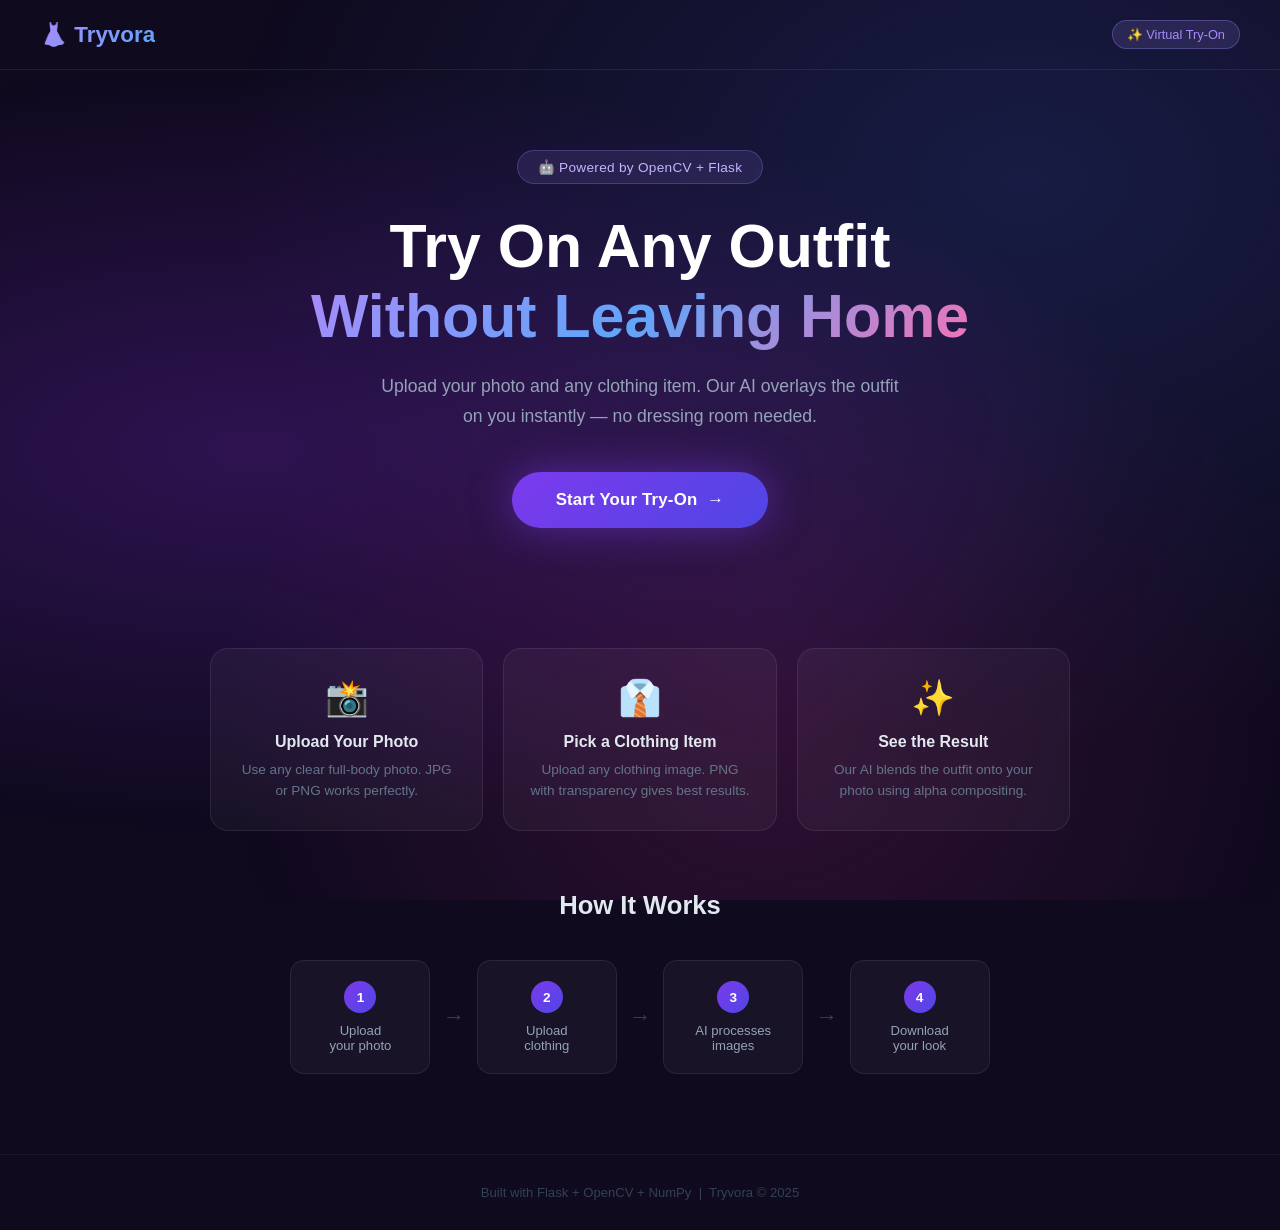
==== templates/index.html @ 75ef31e8 "Initialize project and integrate NanoBanana Try-On API" ====
<!-- templates/index.html — DAY 5 FINAL -->
<!DOCTYPE html>
<html lang="en">
<head>
    <meta charset="UTF-8">
    <meta name="viewport" content="width=device-width, initial-scale=1.0">
    <title>Tryvora – Virtual Try-On Fashion</title>
    <style>
        * { margin: 0; padding: 0; box-sizing: border-box; }

        body {
            font-family: 'Segoe UI', Arial, sans-serif;
            background: #0f0a1e;
            color: white;
            min-height: 100vh;
            overflow-x: hidden;
        }

        /* ── Animated background ── */
        .bg-gradient {
            position: fixed;
            inset: 0;
            background:
                radial-gradient(ellipse at 20% 50%, rgba(120,40,200,0.3) 0%, transparent 60%),
                radial-gradient(ellipse at 80% 20%, rgba(60,100,220,0.2) 0%, transparent 55%),
                radial-gradient(ellipse at 60% 80%, rgba(180,40,140,0.2) 0%, transparent 50%);
            z-index: 0;
        }

        .content { position: relative; z-index: 1; }

        /* ── Navbar ── */
        nav {
            display: flex;
            justify-content: space-between;
            align-items: center;
            padding: 20px 40px;
            border-bottom: 1px solid rgba(255,255,255,0.08);
        }

        .nav-logo {
            font-size: 1.4rem;
            font-weight: 800;
            background: linear-gradient(135deg, #a78bfa, #60a5fa);
            -webkit-background-clip: text;
            -webkit-text-fill-color: transparent;
        }

        .nav-badge {
            background: rgba(167,139,250,0.15);
            border: 1px solid rgba(167,139,250,0.3);
            color: #a78bfa;
            padding: 6px 14px;
            border-radius: 20px;
            font-size: 0.8rem;
        }

        /* ── Hero Section ── */
        .hero {
            text-align: center;
            padding: 80px 20px 60px;
            max-width: 800px;
            margin: 0 auto;
        }

        .hero-chip {
            display: inline-block;
            background: rgba(167,139,250,0.12);
            border: 1px solid rgba(167,139,250,0.25);
            color: #c4b5fd;
            padding: 8px 20px;
            border-radius: 30px;
            font-size: 0.85rem;
            margin-bottom: 28px;
            letter-spacing: 0.3px;
        }

        .hero h1 {
            font-size: clamp(2.2rem, 6vw, 3.8rem);
            font-weight: 800;
            line-height: 1.15;
            margin-bottom: 20px;
        }

        .hero h1 span {
            background: linear-gradient(135deg, #a78bfa, #60a5fa, #f472b6);
            -webkit-background-clip: text;
            -webkit-text-fill-color: transparent;
        }

        .hero p {
            color: #94a3b8;
            font-size: 1.1rem;
            max-width: 520px;
            margin: 0 auto 40px;
            line-height: 1.7;
        }

        /* ── CTA Button ── */
        .btn-cta {
            display: inline-flex;
            align-items: center;
            gap: 10px;
            background: linear-gradient(135deg, #7c3aed, #4f46e5);
            color: white;
            text-decoration: none;
            padding: 18px 44px;
            border-radius: 50px;
            font-size: 1.05rem;
            font-weight: 700;
            box-shadow: 0 0 40px rgba(124,58,237,0.5);
            transition: all 0.25s;
            letter-spacing: 0.2px;
        }

        .btn-cta:hover {
            transform: translateY(-3px);
            box-shadow: 0 0 60px rgba(124,58,237,0.7);
        }

        .btn-arrow {
            transition: transform 0.2s;
        }
        .btn-cta:hover .btn-arrow { transform: translateX(4px); }

        /* ── Feature Cards ── */
        .features {
            display: grid;
            grid-template-columns: repeat(3, 1fr);
            gap: 20px;
            max-width: 900px;
            margin: 60px auto;
            padding: 0 20px;
        }

        @media(max-width:640px) {
            .features { grid-template-columns: 1fr; }
        }

        .feature-card {
            background: rgba(255,255,255,0.04);
            border: 1px solid rgba(255,255,255,0.08);
            border-radius: 18px;
            padding: 28px 24px;
            text-align: center;
            transition: border-color 0.2s, transform 0.2s;
        }

        .feature-card:hover {
            border-color: rgba(167,139,250,0.4);
            transform: translateY(-4px);
        }

        .feature-icon { font-size: 2.2rem; margin-bottom: 14px; }

        .feature-card h3 {
            font-size: 1rem;
            font-weight: 600;
            margin-bottom: 8px;
            color: #e2e8f0;
        }

        .feature-card p {
            font-size: 0.85rem;
            color: #64748b;
            line-height: 1.6;
        }

        /* ── How It Works ── */
        .how-it-works {
            max-width: 800px;
            margin: 0 auto 80px;
            padding: 0 20px;
            text-align: center;
        }

        .how-it-works h2 {
            font-size: 1.6rem;
            font-weight: 700;
            margin-bottom: 40px;
            color: #e2e8f0;
        }

        .steps-row {
            display: flex;
            justify-content: center;
            align-items: center;
            gap: 12px;
            flex-wrap: wrap;
        }

        .step-box {
            background: rgba(255,255,255,0.04);
            border: 1px solid rgba(255,255,255,0.08);
            border-radius: 14px;
            padding: 20px 18px;
            width: 140px;
            text-align: center;
        }

        .step-num {
            width: 32px; height: 32px;
            background: linear-gradient(135deg, #7c3aed, #4f46e5);
            border-radius: 50%;
            display: flex; align-items: center; justify-content: center;
            font-size: 0.85rem;
            font-weight: 700;
            margin: 0 auto 10px;
        }

        .step-box p {
            font-size: 0.82rem;
            color: #94a3b8;
        }

        .step-connector {
            color: #334155;
            font-size: 1.4rem;
        }

        /* ── Footer ── */
        footer {
            text-align: center;
            padding: 30px;
            color: #334155;
            font-size: 0.82rem;
            border-top: 1px solid rgba(255,255,255,0.05);
        }
    </style>
</head>
<body>
<div class="bg-gradient"></div>
<div class="content">

    <!-- Navbar -->
    <nav>
        <div class="nav-logo">👗 Tryvora</div>
        <div class="nav-badge">✨ Virtual Try-On</div>
    </nav>

    <!-- Hero -->
    <section class="hero">
        <div class="hero-chip">🤖 Powered by OpenCV + Flask</div>
        <h1>Try On Any Outfit<br><span>Without Leaving Home</span></h1>
        <p>Upload your photo and any clothing item.
           Our AI overlays the outfit on you instantly —
           no dressing room needed.</p>
        <a href="/upload" class="btn-cta">
            Start Your Try-On
            <span class="btn-arrow">→</span>
        </a>
    </section>

    <!-- Feature Cards -->
    <div class="features">
        <div class="feature-card">
            <div class="feature-icon">📸</div>
            <h3>Upload Your Photo</h3>
            <p>Use any clear full-body photo. JPG or PNG works perfectly.</p>
        </div>
        <div class="feature-card">
            <div class="feature-icon">👔</div>
            <h3>Pick a Clothing Item</h3>
            <p>Upload any clothing image. PNG with transparency gives best results.</p>
        </div>
        <div class="feature-card">
            <div class="feature-icon">✨</div>
            <h3>See the Result</h3>
            <p>Our AI blends the outfit onto your photo using alpha compositing.</p>
        </div>
    </div>

    <!-- How It Works -->
    <div class="how-it-works">
        <h2>How It Works</h2>
        <div class="steps-row">
            <div class="step-box">
                <div class="step-num">1</div>
                <p>Upload<br>your photo</p>
            </div>
            <div class="step-connector">→</div>
            <div class="step-box">
                <div class="step-num">2</div>
                <p>Upload<br>clothing</p>
            </div>
            <div class="step-connector">→</div>
            <div class="step-box">
                <div class="step-num">3</div>
                <p>AI processes<br>images</p>
            </div>
            <div class="step-connector">→</div>
            <div class="step-box">
                <div class="step-num">4</div>
                <p>Download<br>your look</p>
            </div>
        </div>
    </div>

    <footer>Built with Flask + OpenCV + NumPy &nbsp;|&nbsp; Tryvora © 2025</footer>
</div>
</body>
</html>
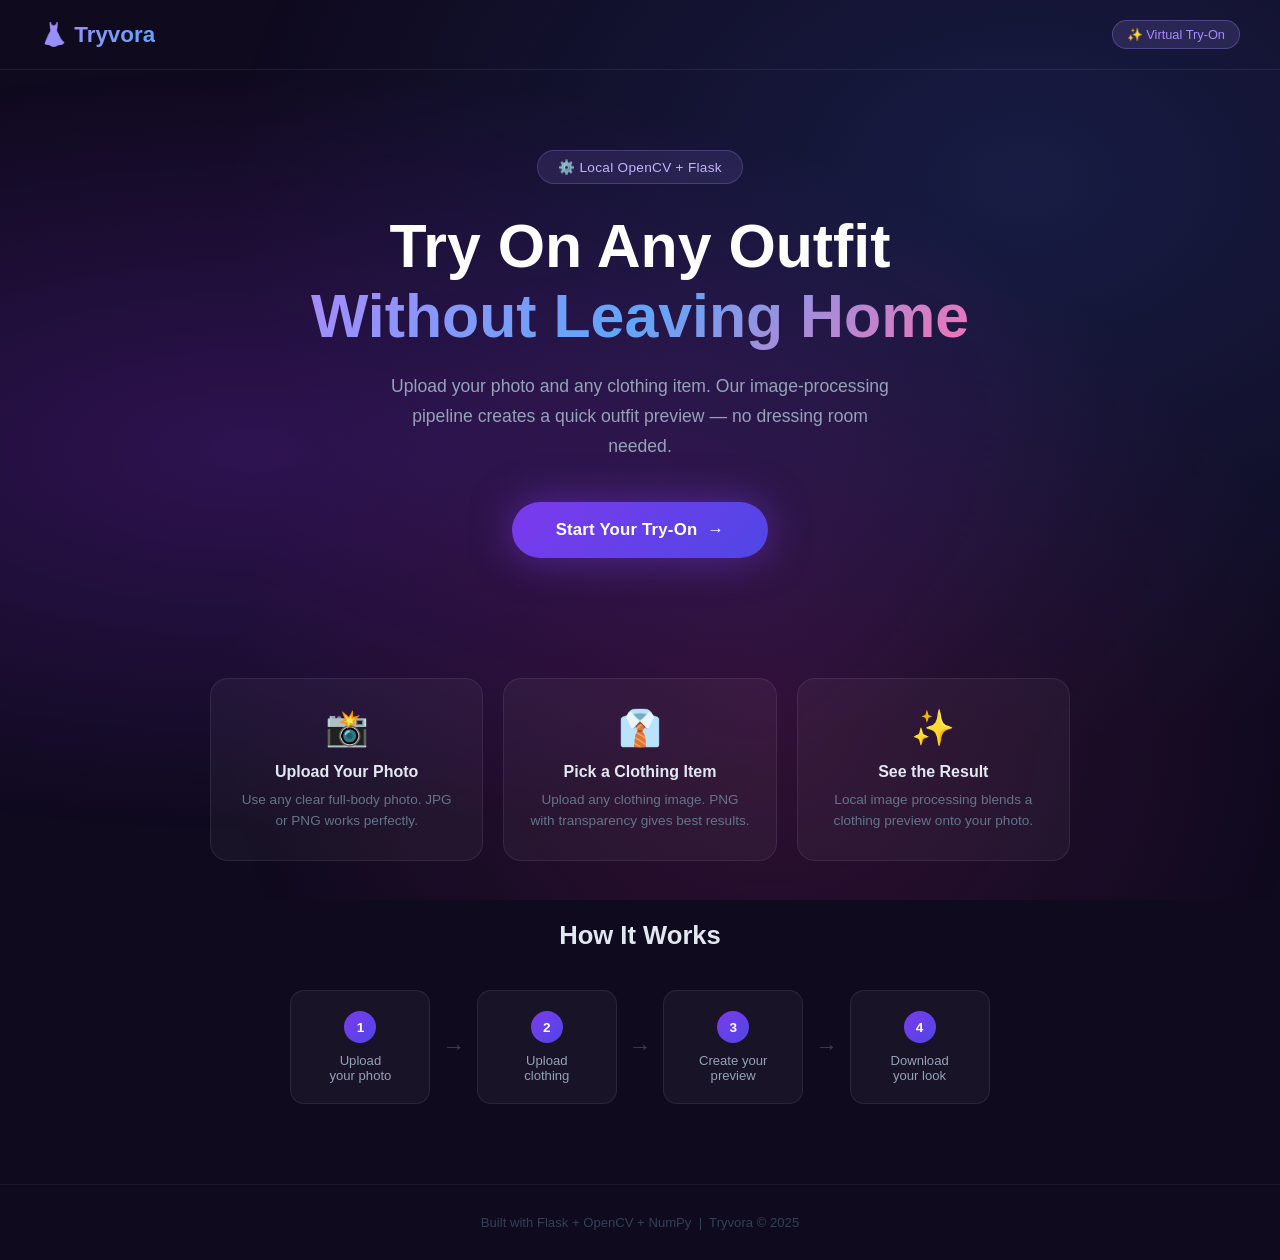
==== commit f9acafaf: "Prepare Tryvora for private Render deployment Co-authored-by: Copilot App <223556219+Copilot@users.n" ====
--- a/templates/index.html
+++ b/templates/index.html
@@ -240,10 +240,10 @@
 
     <!-- Hero -->
     <section class="hero">
-        <div class="hero-chip">🤖 Powered by OpenCV + Flask</div>
+        <div class="hero-chip">⚙️ Local OpenCV + Flask</div>
         <h1>Try On Any Outfit<br><span>Without Leaving Home</span></h1>
         <p>Upload your photo and any clothing item.
-           Our AI overlays the outfit on you instantly —
+           Our image-processing pipeline creates a quick outfit preview —
            no dressing room needed.</p>
         <a href="/upload" class="btn-cta">
             Start Your Try-On
@@ -266,7 +266,7 @@
         <div class="feature-card">
             <div class="feature-icon">✨</div>
             <h3>See the Result</h3>
-            <p>Our AI blends the outfit onto your photo using alpha compositing.</p>
+            <p>Local image processing blends a clothing preview onto your photo.</p>
         </div>
     </div>
 
@@ -286,7 +286,7 @@
             <div class="step-connector">→</div>
             <div class="step-box">
                 <div class="step-num">3</div>
-                <p>AI processes<br>images</p>
+                <p>Create your<br>preview</p>
             </div>
             <div class="step-connector">→</div>
             <div class="step-box">
